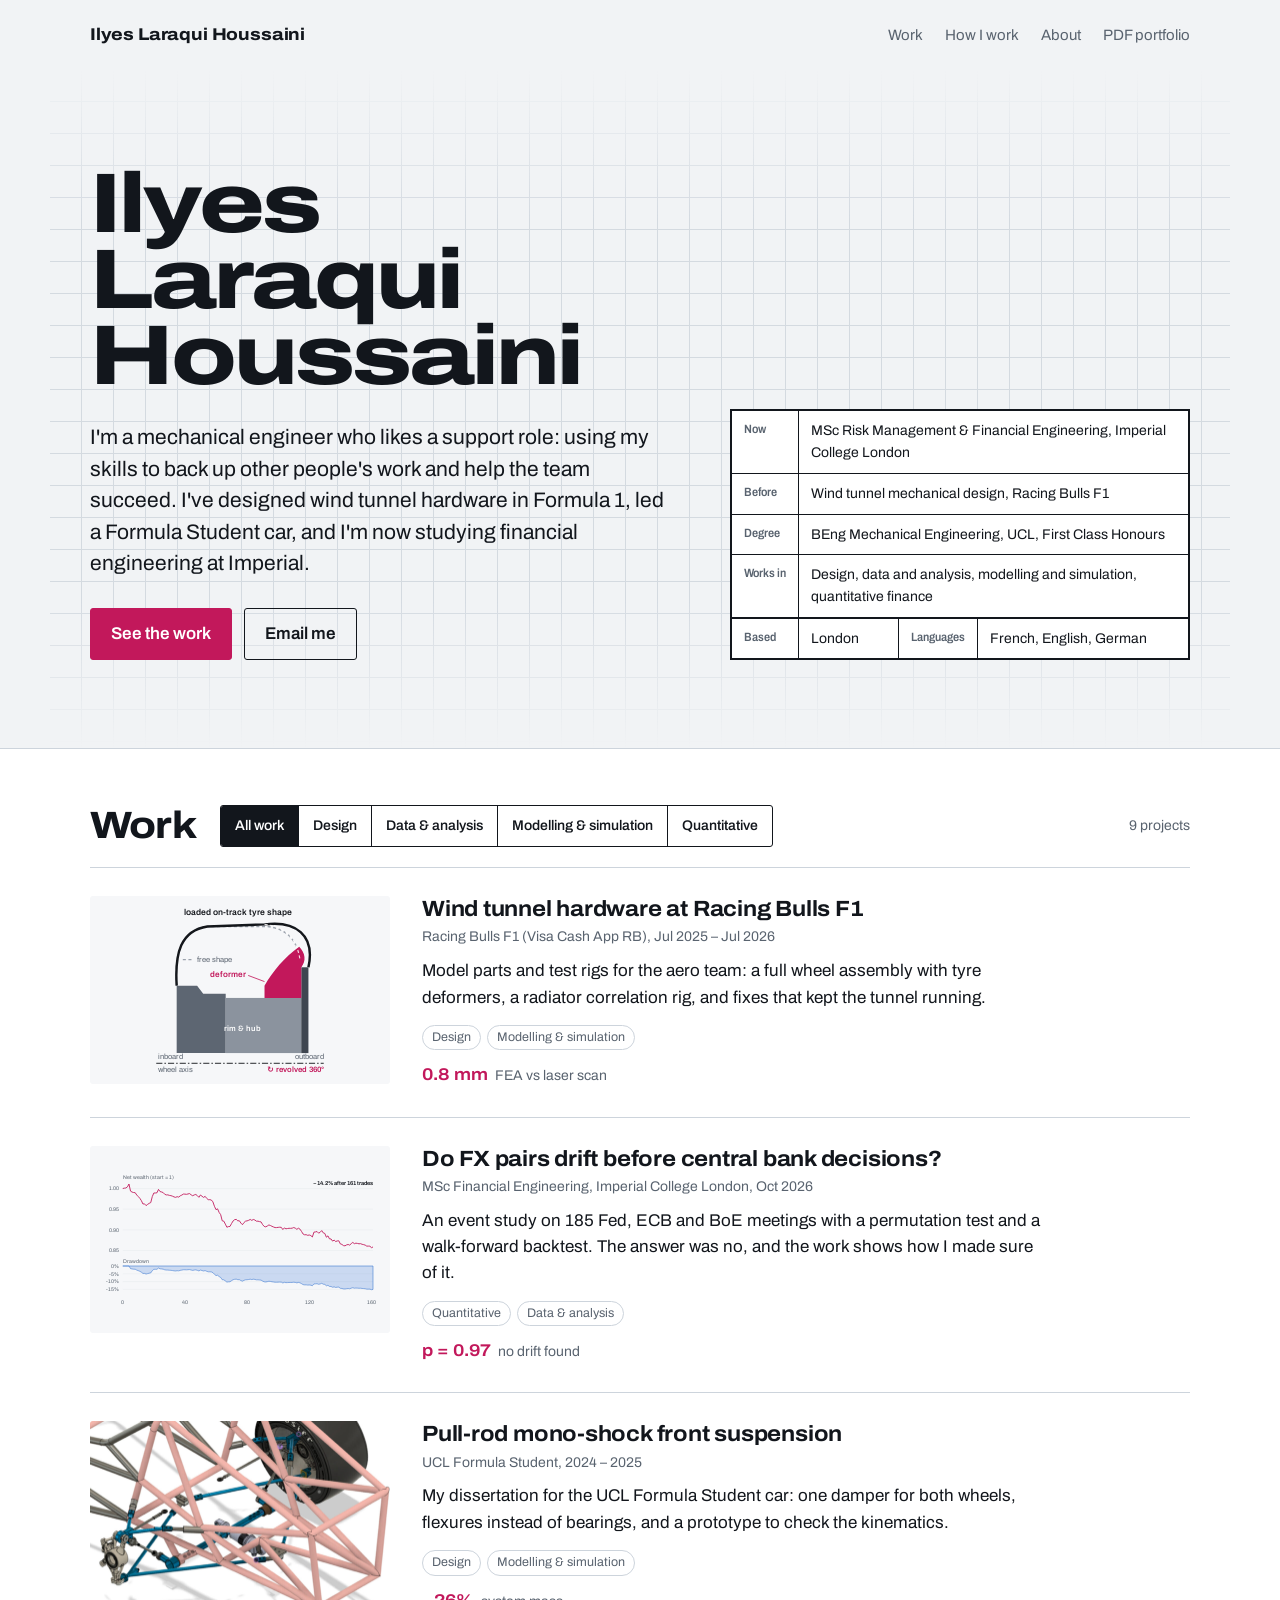
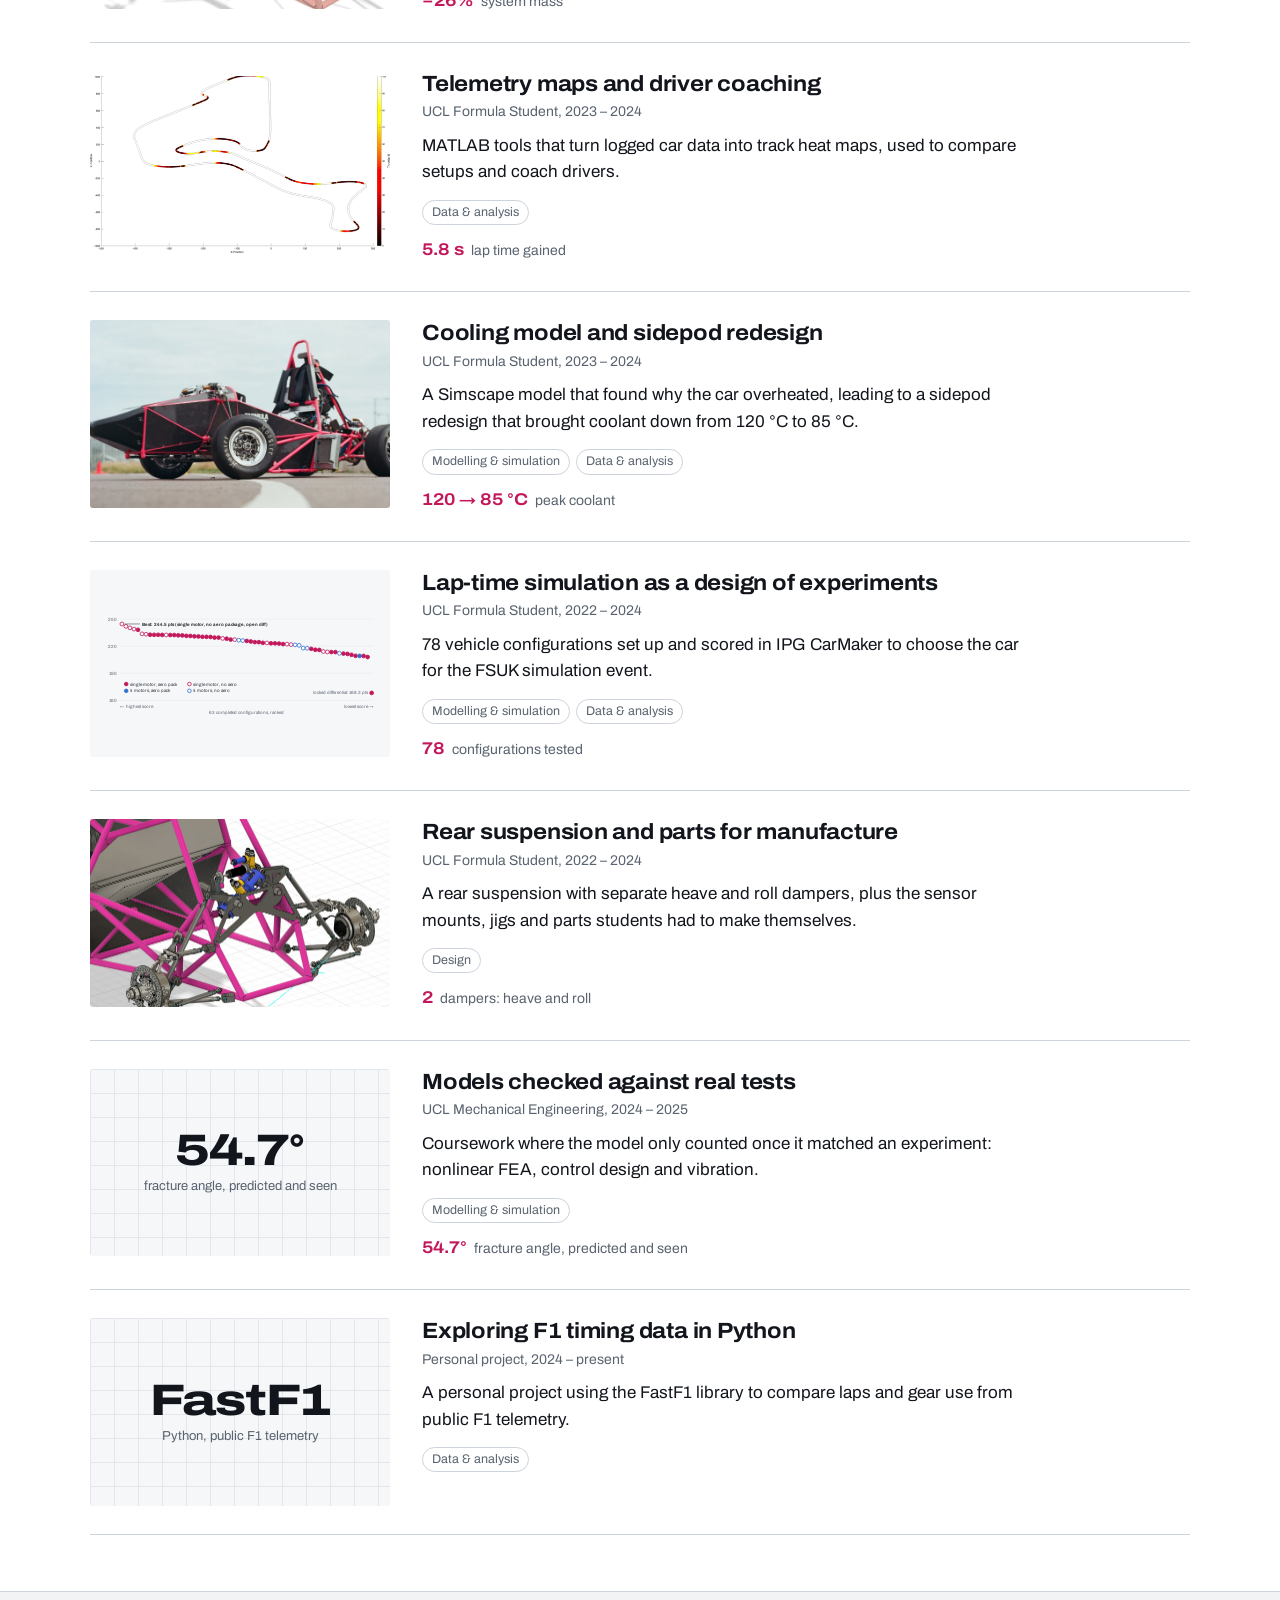
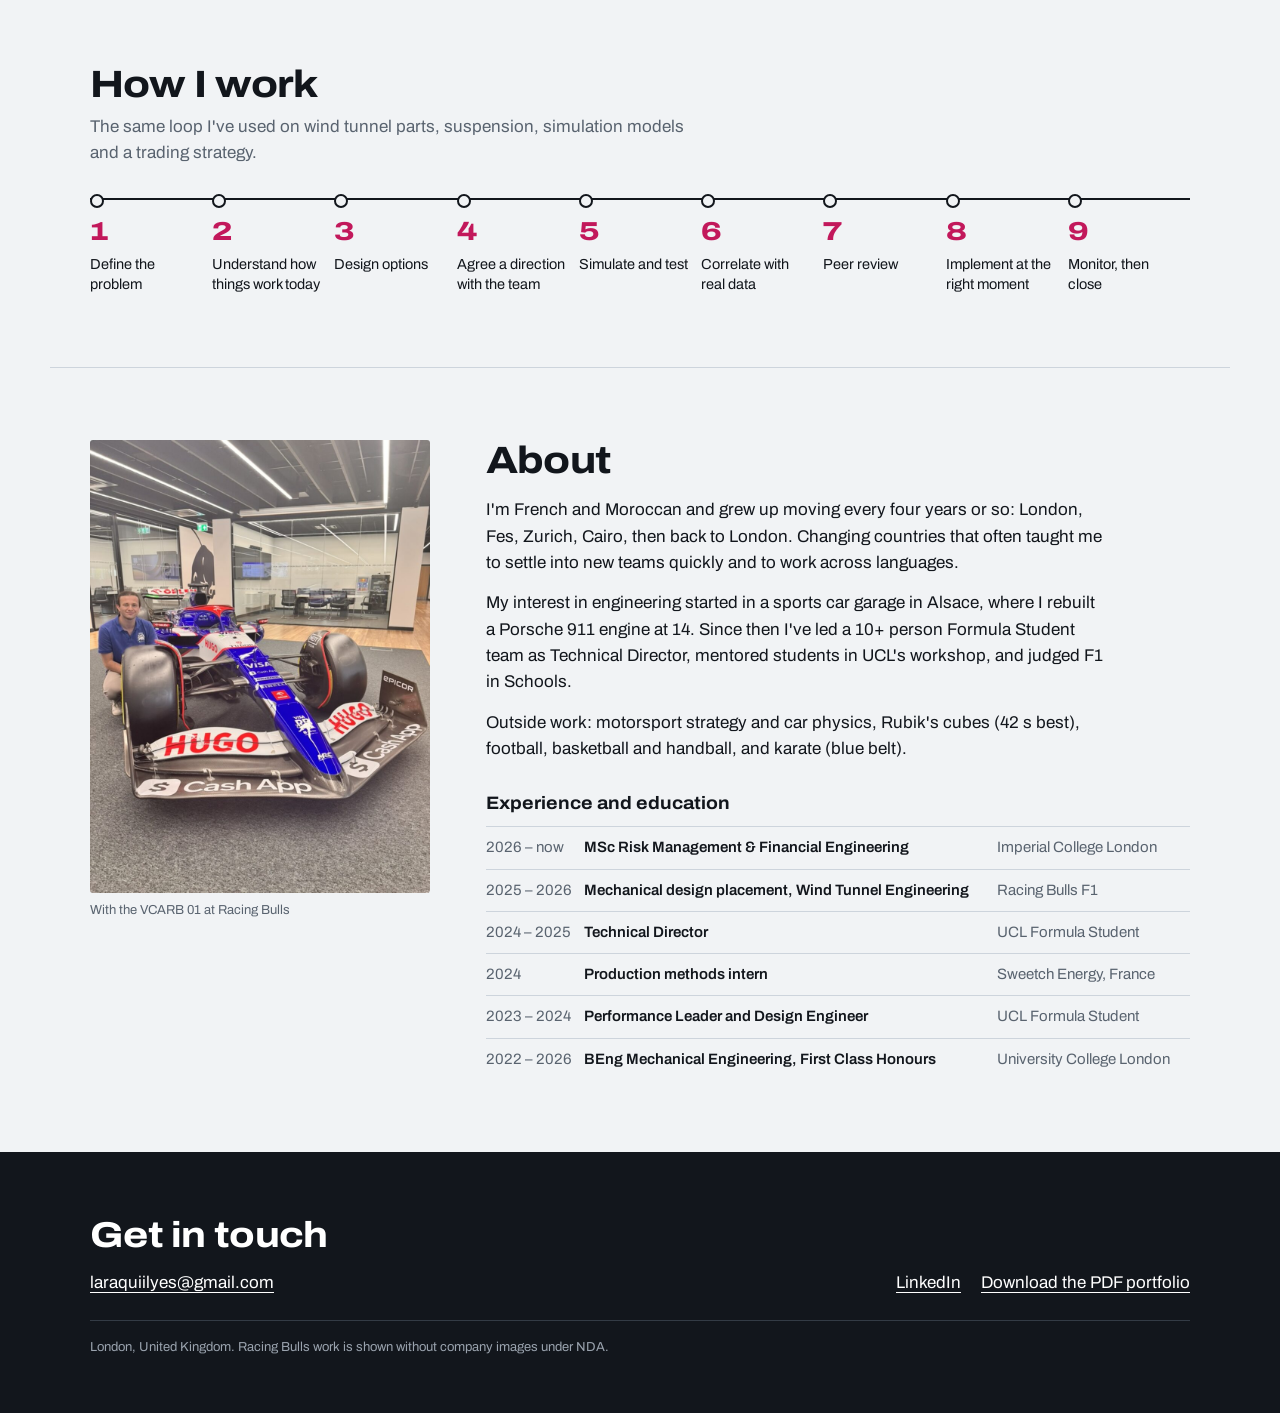
==== index.html @ e82a4c9b "Add files via upload" ====
<!doctype html>
<html lang="en">
<head>
<meta charset="utf-8">
<meta name="viewport" content="width=device-width, initial-scale=1">
<title>Ilyes Laraqui Houssaini, engineering portfolio</title>
<meta name="description" content="Mechanical engineer working across F1 hardware, vehicle performance, data and quantitative finance.">
<link rel="preconnect" href="https://fonts.googleapis.com">
<link rel="preconnect" href="https://fonts.gstatic.com" crossorigin>
<link href="https://fonts.googleapis.com/css2?family=Archivo:wdth,wght@62..125,400..800&display=swap" rel="stylesheet">
<link rel="stylesheet" href="style.css">
</head>
<body>
<a class="skip" href="#main">Skip to content</a>
<header class="site">
 <a class="mark" href="index.html">Ilyes Laraqui Houssaini</a>
 <nav aria-label="Main">
  <a href="index.html#work">Work</a>
  <a href="index.html#method">How I work</a>
  <a href="index.html#about">About</a>
  <a href="Ilyes_Laraqui_Houssaini_Portfolio.pdf" download>PDF portfolio</a>
 </nav>
</header>

<main id="main">
<section class="hero">
 <div class="intro">
  <h1>Ilyes Laraqui<br>Houssaini</h1>
  <p class="lede">I'm a mechanical engineer who likes a support role: using my skills to back up other people's work and help the team succeed. I've designed wind tunnel hardware in Formula 1, led a Formula Student car, and I'm now studying financial engineering at Imperial.</p>
  <p class="cta"><a class="btn" href="#work">See the work</a><a class="btn ghost" href="mailto:laraquiilyes@gmail.com">Email me</a></p>
 </div>
 <table class="titleblock" aria-label="Summary">
  <tr><th scope="row">Now</th><td colspan="3">MSc Risk Management &amp; Financial Engineering, Imperial College London</td></tr>
  <tr><th scope="row">Before</th><td colspan="3">Wind tunnel mechanical design, Racing Bulls F1</td></tr>
  <tr><th scope="row">Degree</th><td colspan="3">BEng Mechanical Engineering, UCL, First Class Honours</td></tr>
  <tr><th scope="row">Works in</th><td colspan="3">Design, data and analysis, modelling and simulation, quantitative finance</td></tr>
  <tr class="foot"><th scope="row">Based</th><td>London</td><th scope="row">Languages</th><td>French, English, German</td></tr>
 </table>
</section>

<section class="work" id="work" aria-labelledby="work-h">
 <div class="workhead">
  <h2 id="work-h">Work</h2>
  <div class="filters" role="group" aria-label="Filter projects by skill"><button type="button" aria-pressed="true" data-filter="all">All work</button><button type="button" aria-pressed="false" data-filter="design">Design</button><button type="button" aria-pressed="false" data-filter="data">Data & analysis</button><button type="button" aria-pressed="false" data-filter="modelling">Modelling & simulation</button><button type="button" aria-pressed="false" data-filter="quant">Quantitative</button></div>
  <p class="count" aria-live="polite"><span id="count">9</span> projects</p>
 </div>
 <ul class="projects">
 <li class="project" data-tags="design modelling">
 <a href="projects/racing-bulls-wind-tunnel.html">
  <div class="thumb svgthumb" aria-hidden="true"><svg viewBox="16 6 172 164">
          <!-- wheel parts -->
          <path d="M40 150 L40 84 L60 84 L66 92 L88 92 L88 150 Z" fill="#5d6672"/>
          <rect x="88" y="96" width="74" height="54" fill="#8b939e"/>
          <rect x="162" y="66" width="7" height="84" fill="#3f4650"/>
          <text x="104" y="128" text-anchor="middle" fill="#fff" font-size="7.6" font-weight="600">rim &amp; hub</text>
          <!-- free tyre shape -->
          <path d="M40 84 C38 52 44 30 70 26 L128 26 C150 28 160 42 162 66" fill="none" stroke="#9aa1ab" stroke-width="1.4" stroke-dasharray="3 2.5"/>
          <!-- deformed tyre shape -->
          <path d="M40 84 C38 52 44 30 70 26 L126 24 C156 20 176 34 169 66" fill="none" stroke="#14171c" stroke-width="2.4"/>
          <!-- deformer -->
          <path d="M126 96 L126 84 C134 70 146 56 160 46 C166 52 167 60 162 66 L162 96 Z" fill="#c2185b"/>
          <path d="M126 24 C150 27 158 40 161 60" fill="none" stroke="#fff" stroke-width="1.1" stroke-dasharray="3 2.5" opacity=".85"/>
          
          <!-- labels -->
          <text x="100" y="15" text-anchor="middle" fill="#14171c" font-size="8.4" font-weight="600">loaded on-track tyre shape</text>
          <text x="60" y="61" fill="#5d6672" font-size="7.4">free shape</text>
          <line x1="46" y1="58.5" x2="57" y2="58.5" stroke="#9aa1ab" stroke-width="1.4" stroke-dasharray="3 2.5"/>
          <line x1="126" y1="80" x2="110" y2="74" stroke="#c2185b" stroke-width=".8"/>
          <text x="108" y="76" text-anchor="end" fill="#c2185b" font-size="8" font-weight="600">deformer</text>
          <line x1="20" y1="160" x2="184" y2="160" stroke="#14171c" stroke-width=".9" stroke-dasharray="6 2 1.5 2"/>
          <text x="22" y="156" fill="#5d6672" font-size="7.4">inboard</text>
          <text x="184" y="156" fill="#5d6672" font-size="7.4" text-anchor="end">outboard</text>
          <text x="22" y="169" fill="#5d6672" font-size="7.4">wheel axis</text>
          <text x="184" y="169" text-anchor="end" fill="#c2185b" font-size="7.6" font-weight="600">↻ revolved 360°</text>
        </svg></div>
  <div class="info">
   <h3>Wind tunnel hardware at Racing Bulls F1</h3>
   <p class="where">Racing Bulls F1 (Visa Cash App RB), Jul 2025 – Jul 2026</p>
   <p>Model parts and test rigs for the aero team: a full wheel assembly with tyre deformers, a radiator correlation rig, and fixes that kept the tunnel running.</p>
   <ul class="tags" aria-label="Skills"><li>Design</li><li>Modelling & simulation</li></ul>
   <p class="stat"><b>0.8 mm</b> FEA vs laser scan</p>
  </div>
 </a>
</li><li class="project" data-tags="quant data">
 <a href="projects/fx-central-bank-drift.html">
  <div class="thumb svgthumb" aria-hidden="true"><svg viewBox="0 0 640 300" role="img" aria-label="Cumulative net wealth fell from 1.00 to 0.86 over 161 trades; maximum drawdown 15.2%">
<line x1="52" x2="624" y1="32.9" y2="32.9" class="grid"/>
<text x="44" y="36.9" text-anchor="end" class="ax">1.00</text>
<line x1="52" x2="624" y1="80.1" y2="80.1" class="grid"/>
<text x="44" y="84.1" text-anchor="end" class="ax">0.95</text>
<line x1="52" x2="624" y1="127.3" y2="127.3" class="grid"/>
<text x="44" y="131.3" text-anchor="end" class="ax">0.90</text>
<line x1="52" x2="624" y1="174.6" y2="174.6" class="grid"/>
<text x="44" y="178.6" text-anchor="end" class="ax">0.85</text>
<polyline points="52.0,32.9 55.6,32.1 59.1,31.7 62.7,29.2 66.2,22.6 69.8,38.8 73.3,41.0 76.9,42.1 80.4,42.4 84.0,47.8 87.5,51.3 91.1,55.3 94.6,60.7 98.2,68.3 101.7,67.9 105.3,72.0 108.8,69.2 112.4,66.8 116.0,65.0 119.5,51.3 123.1,43.1 126.6,43.1 130.2,42.7 133.7,34.9 137.3,39.9 140.8,40.8 144.4,42.2 147.9,46.0 151.5,47.5 155.0,47.4 158.6,48.6 162.1,49.2 165.7,50.4 169.2,52.1 172.8,53.1 176.3,51.6 179.9,52.5 183.5,49.5 187.0,47.9 190.6,45.6 194.1,45.7 197.7,46.2 201.2,45.3 204.8,44.5 208.3,47.3 211.9,49.4 215.4,47.5 219.0,46.5 222.5,49.2 226.1,53.0 229.6,47.7 233.2,50.6 236.7,53.2 240.3,50.8 243.9,55.4 247.4,58.4 251.0,58.4 254.5,59.2 258.1,63.4 261.6,73.5 265.2,81.3 268.7,79.3 272.3,87.6 275.8,92.6 279.4,106.8 282.9,107.4 286.5,114.3 290.0,121.4 293.6,119.9 297.1,119.6 300.7,112.9 304.2,107.0 307.8,104.1 311.4,103.4 314.9,106.7 318.5,106.6 322.0,111.9 325.6,115.6 329.1,110.7 332.7,107.5 336.2,106.8 339.8,105.6 343.3,103.6 346.9,105.7 350.4,103.7 354.0,104.9 357.5,107.6 361.1,107.5 364.6,108.5 368.2,109.3 371.8,115.5 375.3,119.5 378.9,120.6 382.4,118.6 386.0,116.2 389.5,117.4 393.1,119.3 396.6,120.8 400.2,122.2 403.7,122.2 407.3,121.7 410.8,121.3 414.4,121.7 417.9,126.7 421.5,122.9 425.0,125.0 428.6,124.3 432.1,123.8 435.7,123.9 439.3,123.5 442.8,122.1 446.4,123.5 449.9,126.2 453.5,123.6 457.0,125.7 460.6,130.9 464.1,136.8 467.7,138.7 471.2,138.4 474.8,139.9 478.3,139.1 481.9,140.5 485.4,143.7 489.0,132.6 492.5,132.1 496.1,131.2 499.7,134.9 503.2,132.9 506.8,129.0 510.3,134.3 513.9,135.6 517.4,144.2 521.0,141.1 524.5,148.0 528.1,148.2 531.6,153.1 535.2,150.8 538.7,154.1 542.3,152.7 545.8,152.4 549.4,159.6 552.9,160.6 556.5,163.4 560.0,163.9 563.6,161.8 567.2,160.8 570.7,162.3 574.3,158.8 577.8,156.1 581.4,159.0 584.9,157.8 588.5,158.4 592.0,159.3 595.6,158.9 599.1,160.4 602.7,161.2 606.2,162.3 609.8,164.6 613.3,164.5 616.9,164.7 620.4,168.1 624.0,166.5" fill="none" class="line-a" stroke-width="2"/>
<text x="624" y="24" text-anchor="end" class="lab">−14.2% after 161 trades</text>
<text x="52" y="12" class="ax">Net wealth (start = 1)</text>
<line x1="52" x2="624" y1="210.0" y2="210.0" class="grid"/>
<text x="44" y="214.0" text-anchor="end" class="ax">0%</text>
<line x1="52" x2="624" y1="227.8" y2="227.8" class="grid"/>
<text x="44" y="231.8" text-anchor="end" class="ax">-5%</text>
<line x1="52" x2="624" y1="245.6" y2="245.6" class="grid"/>
<text x="44" y="249.6" text-anchor="end" class="ax">-10%</text>
<line x1="52" x2="624" y1="263.3" y2="263.3" class="grid"/>
<text x="44" y="267.3" text-anchor="end" class="ax">-15%</text>
<path d="M52.0,210.0 L52.0,210.0 L55.6,210.0 L59.1,210.0 L62.7,210.0 L66.2,210.0 L69.8,216.0 L73.3,216.8 L76.9,217.3 L80.4,217.4 L84.0,219.4 L87.5,220.7 L91.1,222.2 L94.6,224.2 L98.2,227.0 L101.7,226.9 L105.3,228.4 L108.8,227.4 L112.4,226.5 L116.0,225.8 L119.5,220.7 L123.1,217.6 L126.6,217.6 L130.2,217.5 L133.7,214.6 L137.3,216.4 L140.8,216.8 L144.4,217.3 L147.9,218.7 L151.5,219.3 L155.0,219.3 L158.6,219.7 L162.1,219.9 L165.7,220.4 L169.2,221.0 L172.8,221.4 L176.3,220.8 L179.9,221.1 L183.5,220.0 L187.0,219.4 L190.6,218.6 L194.1,218.6 L197.7,218.8 L201.2,218.5 L204.8,218.2 L208.3,219.2 L211.9,220.0 L215.4,219.3 L219.0,218.9 L222.5,219.9 L226.1,221.3 L229.6,219.3 L233.2,220.4 L236.7,221.4 L240.3,220.5 L243.9,222.2 L247.4,223.3 L251.0,223.3 L254.5,223.6 L258.1,225.2 L261.6,229.0 L265.2,231.9 L268.7,231.1 L272.3,234.2 L275.8,236.1 L279.4,241.4 L282.9,241.6 L286.5,244.1 L290.0,246.8 L293.6,246.2 L297.1,246.1 L300.7,243.6 L304.2,241.4 L307.8,240.4 L311.4,240.1 L314.9,241.3 L318.5,241.3 L322.0,243.3 L325.6,244.7 L329.1,242.8 L332.7,241.6 L336.2,241.4 L339.8,240.9 L343.3,240.2 L346.9,241.0 L350.4,240.2 L354.0,240.7 L357.5,241.7 L361.1,241.6 L364.6,242.0 L368.2,242.3 L371.8,244.6 L375.3,246.1 L378.9,246.5 L382.4,245.8 L386.0,244.9 L389.5,245.3 L393.1,246.0 L396.6,246.6 L400.2,247.1 L403.7,247.1 L407.3,246.9 L410.8,246.8 L414.4,246.9 L417.9,248.8 L421.5,247.3 L425.0,248.1 L428.6,247.9 L432.1,247.7 L435.7,247.7 L439.3,247.6 L442.8,247.1 L446.4,247.6 L449.9,248.6 L453.5,247.6 L457.0,248.4 L460.6,250.3 L464.1,252.5 L467.7,253.2 L471.2,253.1 L474.8,253.7 L478.3,253.4 L481.9,253.9 L485.4,255.1 L489.0,251.0 L492.5,250.8 L496.1,250.5 L499.7,251.8 L503.2,251.1 L506.8,249.6 L510.3,251.6 L513.9,252.1 L517.4,255.3 L521.0,254.1 L524.5,256.7 L528.1,256.8 L531.6,258.6 L535.2,257.8 L538.7,259.0 L542.3,258.4 L545.8,258.3 L549.4,261.0 L552.9,261.4 L556.5,262.4 L560.0,262.6 L563.6,261.9 L567.2,261.5 L570.7,262.0 L574.3,260.7 L577.8,259.7 L581.4,260.8 L584.9,260.4 L588.5,260.6 L592.0,260.9 L595.6,260.8 L599.1,261.3 L602.7,261.6 L606.2,262.0 L609.8,262.9 L613.3,262.9 L616.9,262.9 L620.4,264.2 L624.0,263.6 L624.0,210.0 Z" class="area-b"/>
<text x="52" y="204" class="ax">Drawdown</text>
<text x="52.0" y="296" text-anchor="middle" class="ax">0</text>
<text x="194.1" y="296" text-anchor="middle" class="ax">40</text>
<text x="336.2" y="296" text-anchor="middle" class="ax">80</text>
<text x="478.3" y="296" text-anchor="middle" class="ax">120</text>
<text x="620.4" y="296" text-anchor="middle" class="ax">160</text>
<text x="338.0" y="296" text-anchor="middle" class="ax" dx="40"> </text>
</svg></div>
  <div class="info">
   <h3>Do FX pairs drift before central bank decisions?</h3>
   <p class="where">MSc Financial Engineering, Imperial College London, Oct 2026</p>
   <p>An event study on 185 Fed, ECB and BoE meetings with a permutation test and a walk-forward backtest. The answer was no, and the work shows how I made sure of it.</p>
   <ul class="tags" aria-label="Skills"><li>Quantitative</li><li>Data & analysis</li></ul>
   <p class="stat"><b>p = 0.97</b> no drift found</p>
  </div>
 </a>
</li><li class="project" data-tags="design modelling">
 <a href="projects/front-suspension.html">
  <div class="thumb"><img src="img/front-corner.jpg" alt="" loading="lazy"></div>
  <div class="info">
   <h3>Pull-rod mono-shock front suspension</h3>
   <p class="where">UCL Formula Student, 2024 – 2025</p>
   <p>My dissertation for the UCL Formula Student car: one damper for both wheels, flexures instead of bearings, and a prototype to check the kinematics.</p>
   <ul class="tags" aria-label="Skills"><li>Design</li><li>Modelling & simulation</li></ul>
   <p class="stat"><b>−26%</b> system mass</p>
  </div>
 </a>
</li><li class="project" data-tags="data">
 <a href="projects/telemetry-driver-coaching.html">
  <div class="thumb"><img src="img/throttle-updated.png" alt="" loading="lazy" class="contain"></div>
  <div class="info">
   <h3>Telemetry maps and driver coaching</h3>
   <p class="where">UCL Formula Student, 2023 – 2024</p>
   <p>MATLAB tools that turn logged car data into track heat maps, used to compare setups and coach drivers.</p>
   <ul class="tags" aria-label="Skills"><li>Data & analysis</li></ul>
   <p class="stat"><b>5.8 s</b> lap time gained</p>
  </div>
 </a>
</li><li class="project" data-tags="modelling data">
 <a href="projects/cooling-model.html">
  <div class="thumb"><img src="img/fs-car.jpg" alt="" loading="lazy"></div>
  <div class="info">
   <h3>Cooling model and sidepod redesign</h3>
   <p class="where">UCL Formula Student, 2023 – 2024</p>
   <p>A Simscape model that found why the car overheated, leading to a sidepod redesign that brought coolant down from 120 °C to 85 °C.</p>
   <ul class="tags" aria-label="Skills"><li>Modelling & simulation</li><li>Data & analysis</li></ul>
   <p class="stat"><b>120 → 85 °C</b> peak coolant</p>
  </div>
 </a>
</li><li class="project" data-tags="modelling data">
 <a href="projects/lap-time-simulation.html">
  <div class="thumb svgthumb" aria-hidden="true"><svg viewBox="0 0 620 230" font-size="10">
<line x1="44" x2="606" y1="196.0" y2="196.0" stroke="#e3e6ea" stroke-width="1"/>
<text x="38" y="199.5" text-anchor="end" fill="#5d6672">160</text>
<line x1="44" x2="606" y1="136.0" y2="136.0" stroke="#e3e6ea" stroke-width="1"/>
<text x="38" y="139.5" text-anchor="end" fill="#5d6672">190</text>
<line x1="44" x2="606" y1="76.0" y2="76.0" stroke="#e3e6ea" stroke-width="1"/>
<text x="38" y="79.5" text-anchor="end" fill="#5d6672">220</text>
<line x1="44" x2="606" y1="16.0" y2="16.0" stroke="#e3e6ea" stroke-width="1"/>
<text x="38" y="19.5" text-anchor="end" fill="#5d6672">250</text>
<circle cx="48.5" cy="26.9" r="4.2" fill="#fff" stroke="#c2185b" stroke-width="1.8"><title>1EM_N-DP_FSG-5_FT--0,2_FC--3_RSG-4_RT--0,2_RC-0_DIFF-Open: 244.5</title></circle>
<circle cx="57.4" cy="32.2" r="4.2" fill="#fff" stroke="#c2185b" stroke-width="1.8"><title>1EM_N-DP_FSG-5_FT--0,2_FC--2_RSG-4_RT--0,2_RC-0_DIFF-Open: 241.9</title></circle>
<circle cx="66.3" cy="35.5" r="4.2" fill="#fff" stroke="#c2185b" stroke-width="1.8"><title>1EM_N-DP_FSG-5_FT-0_FC--2_RSG-4_RT--0,2_RC-0_DIFF-Open: 240.2</title></circle>
<circle cx="75.2" cy="38.3" r="4.2" fill="#fff" stroke="#c2185b" stroke-width="1.8"><title>1EM_N-DP_FSG-5_FT-0,2_FC--2_RSG-4_RT--0,2_RC-0_DIFF-Open: 238.8</title></circle>
<circle cx="84.1" cy="39.8" r="4.2" fill="#c2185b" stroke="#c2185b" stroke-width="1.8"><title>1EM_Y-DP_FSG-5_FT--0,2_FC--3_RSG-4_RT--0,2_RC-0_DIFF-Open: 238.1</title></circle>
<circle cx="93.1" cy="48.8" r="4.2" fill="#fff" stroke="#c2185b" stroke-width="1.8"><title>1EM_N-DP_FSG-5_FT-0_FC--1_RSG-4_RT--0,2_RC-0_DIFF-Open: 233.6</title></circle>
<circle cx="102.0" cy="49.6" r="4.2" fill="#fff" stroke="#c2185b" stroke-width="1.8"><title>1EM_N-DP_FSG-5_FT--0,2_FC--1_RSG-4_RT--0,2_RC-0_DIFF-Open: 233.2</title></circle>
<circle cx="110.9" cy="50.8" r="4.2" fill="#c2185b" stroke="#c2185b" stroke-width="1.8"><title>1EM_Y-DP_FSG-5_FT--0,2_FC--3_RSG-3_RT--0,2_RC-0_DIFF-Open: 232.6</title></circle>
<circle cx="119.8" cy="50.9" r="4.2" fill="#c2185b" stroke="#c2185b" stroke-width="1.8"><title>1EM_Y-DP_FSG-5_FT--0,2_FC--3_RSG-1_RT--0,2_RC-0_DIFF-Open: 232.5</title></circle>
<circle cx="128.7" cy="50.9" r="4.2" fill="#c2185b" stroke="#c2185b" stroke-width="1.8"><title>1EM_Y-DP_FSG-5_FT--0,2_FC--3_RSG-1_RT--0,2_RC-0_DIFF-Open: 232.5</title></circle>
<circle cx="137.7" cy="51.2" r="4.2" fill="#c2185b" stroke="#c2185b" stroke-width="1.8"><title>1EM_Y-DP_FSG-1_FT--0,2_FC--3_RSG-1_RT--0,2_RC-1_DIFF-Open: 232.4</title></circle>
<circle cx="146.6" cy="51.2" r="4.2" fill="#fff" stroke="#c2185b" stroke-width="1.8"><title>1EM_N-DP_FSG-5_FT-0,2_FC--1_RSG-4_RT--0,2_RC-0_DIFF-Open: 232.4</title></circle>
<circle cx="155.5" cy="51.4" r="4.2" fill="#c2185b" stroke="#c2185b" stroke-width="1.8"><title>1EM_Y-DP_FSG-1_FT--0,2_FC--3_RSG-1_RT--0,2_RC-0_DIFF-Open: 232.3</title></circle>
<circle cx="164.4" cy="51.4" r="4.2" fill="#c2185b" stroke="#c2185b" stroke-width="1.8"><title>1EM_Y-DP_FSG-1_FT--0,2_FC--3_RSG-1_RT--0,2_RC-0_DIFF-Open: 232.3</title></circle>
<circle cx="173.3" cy="52.0" r="4.2" fill="#c2185b" stroke="#c2185b" stroke-width="1.8"><title>1EM_Y-DP_FSG-1_FT--0,2_FC--3_RSG-1_RT-0_RC-1_DIFF-Open: 232.0</title></circle>
<circle cx="182.3" cy="52.2" r="4.2" fill="#c2185b" stroke="#c2185b" stroke-width="1.8"><title>1EM_Y-DP_FSG-1_FT-0_FC--3_RSG-1_RT--0,2_RC-0_DIFF-Open: 231.9</title></circle>
<circle cx="191.2" cy="53.2" r="4.2" fill="#c2185b" stroke="#c2185b" stroke-width="1.8"><title>1EM_Y-DP_FSG-1_FT-0,2_FC--3_RSG-1_RT--0,2_RC-0_DIFF-Open: 231.4</title></circle>
<circle cx="200.1" cy="53.5" r="4.2" fill="#c2185b" stroke="#c2185b" stroke-width="1.8"><title>1EM_Y-DP_FSG-5_FT--0,2_FC--3_RSG-2_RT--0,2_RC-0_DIFF-Open: 231.2</title></circle>
<circle cx="209.0" cy="54.2" r="4.2" fill="#c2185b" stroke="#c2185b" stroke-width="1.8"><title>1EM_Y-DP_FSG-1_FT--0,2_FC--3_RSG-1_RT-0,2_RC-1_DIFF-Open: 230.9</title></circle>
<circle cx="218.0" cy="54.6" r="4.2" fill="#c2185b" stroke="#c2185b" stroke-width="1.8"><title>1EM_Y-DP_FSG-2_FT--0,2_FC--3_RSG-1_RT--0,2_RC-0_DIFF-Open: 230.7</title></circle>
<circle cx="226.9" cy="55.3" r="4.2" fill="#c2185b" stroke="#c2185b" stroke-width="1.8"><title>1EM_Y-DP_FSG-1_FT--0,2_FC--3_RSG-1_RT-0_RC-0_DIFF-Open: 230.4</title></circle>
<circle cx="235.8" cy="55.4" r="4.2" fill="#c2185b" stroke="#c2185b" stroke-width="1.8"><title>1EM_Y-DP_FSG-4_FT--0,2_FC--3_RSG-1_RT--0,2_RC-0_DIFF-Open: 230.3</title></circle>
<circle cx="244.7" cy="55.7" r="4.2" fill="#c2185b" stroke="#c2185b" stroke-width="1.8"><title>1EM_Y-DP_FSG-1_FT--0,2_FC--3_RSG-1_RT--0,2_RC--1_DIFF-Open: 230.2</title></circle>
<circle cx="253.6" cy="57.0" r="4.2" fill="#c2185b" stroke="#c2185b" stroke-width="1.8"><title>1EM_Y-DP_FSG-3_FT--0,2_FC--3_RSG-1_RT--0,2_RC-0_DIFF-Open: 229.5</title></circle>
<circle cx="262.6" cy="57.0" r="4.2" fill="#c2185b" stroke="#c2185b" stroke-width="1.8"><title>1EM_Y-DP_FSG-1_FT--0,2_FC--3_RSG-1_RT-0,2_RC-0_DIFF-Open: 229.5</title></circle>
<circle cx="271.5" cy="58.9" r="4.2" fill="#fff" stroke="#c2185b" stroke-width="1.8"><title>1EM_N-DP_FSG-5_FT-0_FC-0_RSG-4_RT--0,2_RC-0_DIFF-Open: 228.6</title></circle>
<circle cx="280.4" cy="59.5" r="4.2" fill="#c2185b" stroke="#c2185b" stroke-width="1.8"><title>1EM_Y-DP_FSG-1_FT--0,2_FC--3_RSG-1_RT-0_RC--1_DIFF-Open: 228.3</title></circle>
<circle cx="289.3" cy="61.4" r="4.2" fill="#c2185b" stroke="#c2185b" stroke-width="1.8"><title>1EM_Y-DP_FSG-1_FT--0,2_FC--3_RSG-1_RT-0,2_RC--1_DIFF-Open: 227.3</title></circle>
<circle cx="298.2" cy="61.6" r="4.2" fill="#fff" stroke="#c2185b" stroke-width="1.8"><title>1EM_N-DP_FSG-5_FT-0,2_FC-0_RSG-4_RT--0,2_RC-0_DIFF-Open: 227.2</title></circle>
<circle cx="307.2" cy="62.8" r="4.2" fill="#fff" stroke="#2f6fd0" stroke-width="1.8"><title>4EM_N-DP_FSG-5_FT--0,2_FC--2_RSG-4_RT--0,2_RC-0_DIFF-Open: 226.6</title></circle>
<circle cx="316.1" cy="63.7" r="4.2" fill="#fff" stroke="#2f6fd0" stroke-width="1.8"><title>4EM_N-DP_FSG-3_FT--0,2_FC--2_RSG-4_RT--0,2_RC-0_DIFF-Open: 226.2</title></circle>
<circle cx="325.0" cy="64.5" r="4.2" fill="#c2185b" stroke="#c2185b" stroke-width="1.8"><title>1EM_Y-DP_FSG-1_FT--0,2_FC--3_RSG-1_RT-0_RC--2_DIFF-Open: 225.8</title></circle>
<circle cx="333.9" cy="65.7" r="4.2" fill="#c2185b" stroke="#c2185b" stroke-width="1.8"><title>1EM_Y-DP_FSG-1_FT--0,2_FC--3_RSG-1_RT--0,2_RC--2_DIFF-Open: 225.1</title></circle>
<circle cx="342.8" cy="67.1" r="4.2" fill="#c2185b" stroke="#c2185b" stroke-width="1.8"><title>1EM_Y-DP_FSG-1_FT--0,2_FC--3_RSG-1_RT-0,2_RC--2_DIFF-Open: 224.4</title></circle>
<circle cx="351.8" cy="67.2" r="4.2" fill="#c2185b" stroke="#c2185b" stroke-width="1.8"><title>1EM_Y-DP_FSG-5_FT--0,2_FC--3_RSG-5_RT--0,2_RC-0_DIFF-Open: 224.4</title></circle>
<circle cx="360.7" cy="68.7" r="4.2" fill="#c2185b" stroke="#c2185b" stroke-width="1.8"><title>1EM_Y-DP_FSG-1_FT--0,2_FC--3_RSG-1_RT-0,2_RC--3_DIFF-Open: 223.6</title></circle>
<circle cx="369.6" cy="68.9" r="4.2" fill="#fff" stroke="#c2185b" stroke-width="1.8"><title>1EM_N-DP_FSG-5_FT--0,2_FC-1_RSG-4_RT--0,2_RC-0_DIFF-Open: 223.6</title></circle>
<circle cx="378.5" cy="69.7" r="4.2" fill="#c2185b" stroke="#c2185b" stroke-width="1.8"><title>1EM_Y-DP_FSG-1_FT-0_FC--2_RSG-1_RT--0,2_RC-0_DIFF-Open: 223.1</title></circle>
<circle cx="387.4" cy="69.8" r="4.2" fill="#c2185b" stroke="#c2185b" stroke-width="1.8"><title>1EM_Y-DP_FSG-1_FT--0,2_FC--3_RSG-1_RT-0_RC--3_DIFF-Open: 223.1</title></circle>
<circle cx="396.4" cy="70.3" r="4.2" fill="#c2185b" stroke="#c2185b" stroke-width="1.8"><title>1EM_Y-DP_FSG-1_FT-0,2_FC--2_RSG-1_RT--0,2_RC-0_DIFF-Open: 222.8</title></circle>
<circle cx="405.3" cy="71.5" r="4.2" fill="#c2185b" stroke="#c2185b" stroke-width="1.8"><title>1EM_Y-DP_FSG-1_FT--0,2_FC--2_RSG-1_RT--0,2_RC-0_DIFF-Open: 222.2</title></circle>
<circle cx="414.2" cy="71.5" r="4.2" fill="#fff" stroke="#c2185b" stroke-width="1.8"><title>1EM_N-DP_FSG-5_FT-0_FC-1_RSG-4_RT--0,2_RC-0_DIFF-Open: 222.2</title></circle>
<circle cx="423.1" cy="72.6" r="4.2" fill="#fff" stroke="#c2185b" stroke-width="1.8"><title>1EM_N-DP_FSG-5_FT-0,2_FC-1_RSG-4_RT--0,2_RC-0_DIFF-Open: 221.7</title></circle>
<circle cx="432.0" cy="73.2" r="4.2" fill="#fff" stroke="#2f6fd0" stroke-width="1.8"><title>4EM_N-DP_FSG-1_FT--0,2_FC--2_RSG-4_RT--0,2_RC-0_DIFF-Open: 221.4</title></circle>
<circle cx="441.0" cy="74.2" r="4.2" fill="#fff" stroke="#2f6fd0" stroke-width="1.8"><title>4EM_N-DP_FSG-5_FT--0,2_FC--1_RSG-4_RT--0,2_RC-0_DIFF-Open: 220.9</title></circle>
<circle cx="449.9" cy="80.4" r="4.2" fill="#fff" stroke="#2f6fd0" stroke-width="1.8"><title>4EM_N-DP_FSG-5_FT--0,2_FC--3_RSG-4_RT--0,2_RC-0_DIFF-Open: 217.8</title></circle>
<circle cx="458.8" cy="80.6" r="4.2" fill="#fff" stroke="#2f6fd0" stroke-width="1.8"><title>4EM_N-DP_FSG-2_FT--0,2_FC--2_RSG-4_RT--0,2_RC-0_DIFF-Open: 217.7</title></circle>
<circle cx="467.7" cy="81.9" r="4.2" fill="#c2185b" stroke="#c2185b" stroke-width="1.8"><title>1EM_Y-DP_FSG-1_FT-0,2_FC--1_RSG-1_RT--0,2_RC-0_DIFF-Open: 217.0</title></circle>
<circle cx="476.7" cy="84.0" r="4.2" fill="#c2185b" stroke="#c2185b" stroke-width="1.8"><title>1EM_Y-DP_FSG-1_FT--0,2_FC--1_RSG-1_RT--0,2_RC-0_DIFF-Open: 216.0</title></circle>
<circle cx="485.6" cy="84.4" r="4.2" fill="#c2185b" stroke="#c2185b" stroke-width="1.8"><title>1EM_Y-DP_FSG-1_FT-0_FC--1_RSG-1_RT--0,2_RC-0_DIFF-Open: 215.8</title></circle>
<circle cx="494.5" cy="87.9" r="4.2" fill="#fff" stroke="#c2185b" stroke-width="1.8"><title>1EM_N-DP_FSG-5_FT-0_FC--3_RSG-4_RT--0,2_RC-0_DIFF-Open: 214.0</title></circle>
<circle cx="503.4" cy="88.8" r="4.2" fill="#fff" stroke="#c2185b" stroke-width="1.8"><title>1EM_N-DP_FSG-5_FT-0,2_FC--3_RSG-4_RT--0,2_RC-0_DIFF-Open: 213.6</title></circle>
<circle cx="512.3" cy="89.1" r="4.2" fill="#c2185b" stroke="#c2185b" stroke-width="1.8"><title>1EM_Y-DP_FSG-1_FT-0_FC-0_RSG-1_RT--0,2_RC-0_DIFF-Open: 213.4</title></circle>
<circle cx="521.3" cy="89.2" r="4.2" fill="#c2185b" stroke="#c2185b" stroke-width="1.8"><title>1EM_Y-DP_FSG-1_FT-0_FC-0_RSG-1_RT--0,2_RC-0_DIFF-Open: 213.4</title></circle>
<circle cx="530.2" cy="91.9" r="4.2" fill="#fff" stroke="#2f6fd0" stroke-width="1.8"><title>4EM_N-DP_FSG-4_FT--0,2_FC--2_RSG-4_RT--0,2_RC-0_DIFF-Open: 212.0</title></circle>
<circle cx="539.1" cy="92.5" r="4.2" fill="#c2185b" stroke="#c2185b" stroke-width="1.8"><title>1EM_Y-DP_FSG-1_FT-0,2_FC-0_RSG-1_RT--0,2_RC-0_DIFF-Open: 211.8</title></circle>
<circle cx="548.0" cy="93.2" r="4.2" fill="#c2185b" stroke="#c2185b" stroke-width="1.8"><title>1EM_Y-DP_FSG-1_FT--0,2_FC-0_RSG-1_RT--0,2_RC-0_DIFF-Open: 211.4</title></circle>
<circle cx="556.9" cy="95.2" r="4.2" fill="#c2185b" stroke="#c2185b" stroke-width="1.8"><title>1EM_Y-DP_FSG-1_FT-0_FC-0_RSG-1_RT--0,2_RC-0_DIFF-SenseTight: 210.4</title></circle>
<circle cx="565.9" cy="97.4" r="4.2" fill="#c2185b" stroke="#c2185b" stroke-width="1.8"><title>1EM_Y-DP_FSG-1_FT-0_FC-1_RSG-1_RT--0,2_RC-0_DIFF-Open: 209.3</title></circle>
<circle cx="574.8" cy="97.6" r="4.2" fill="#2f6fd0" stroke="#2f6fd0" stroke-width="1.8"><title>4EM_Y-DP_FSG-5_FT--0,2_FC--2_RSG-4_RT--0,2_RC-0_DIFF-Open: 209.2</title></circle>
<circle cx="583.7" cy="97.7" r="4.2" fill="#c2185b" stroke="#c2185b" stroke-width="1.8"><title>1EM_Y-DP_FSG-1_FT-0,2_FC-1_RSG-1_RT--0,2_RC-0_DIFF-Open: 209.2</title></circle>
<circle cx="592.6" cy="100.1" r="4.2" fill="#c2185b" stroke="#c2185b" stroke-width="1.8"><title>1EM_Y-DP_FSG-1_FT-0_FC-0_RSG-1_RT--0,2_RC-0_DIFF-SenseLoose: 208.0</title></circle>
<circle cx="601.5" cy="179.5" r="4.2" fill="#c2185b" stroke="#c2185b" stroke-width="1.8"><title>1EM_Y-DP_FSG-1_FT-0_FC-0_RSG-1_RT--0,2_RC-0_DIFF-Locked: 168.3</title></circle>
<path d="M54.5 26.9 L88.5 26.9" stroke="#14171c" stroke-width="1"/>
<text x="92.5" y="30.4" fill="#14171c" font-weight="600">Best: 244.5 pts (single motor, no aero package, open diff)</text>
<text x="44" y="214" fill="#5d6672">← highest score</text>
<text x="606" y="214" fill="#5d6672" text-anchor="end">lowest score →</text>
<text x="325.0" y="227" fill="#5d6672" text-anchor="middle">63 completed configurations, ranked</text>
<text x="592.5" y="183.0" fill="#5d6672" text-anchor="end">locked differential: 168.3 pts</text>
<circle cx="58" cy="160.0" r="4" fill="#c2185b" stroke="#c2185b" stroke-width="1.8"/>
<text x="67" y="163.5" fill="#2b3038">single motor, aero pack</text>
<circle cx="198" cy="160.0" r="4" fill="#fff" stroke="#c2185b" stroke-width="1.8"/>
<text x="207" y="163.5" fill="#2b3038">single motor, no aero</text>
<circle cx="58" cy="175.0" r="4" fill="#2f6fd0" stroke="#2f6fd0" stroke-width="1.8"/>
<text x="67" y="178.5" fill="#2b3038">4 motors, aero pack</text>
<circle cx="198" cy="175.0" r="4" fill="#fff" stroke="#2f6fd0" stroke-width="1.8"/>
<text x="207" y="178.5" fill="#2b3038">4 motors, no aero</text>
</svg></div>
  <div class="info">
   <h3>Lap-time simulation as a design of experiments</h3>
   <p class="where">UCL Formula Student, 2022 – 2024</p>
   <p>78 vehicle configurations set up and scored in IPG CarMaker to choose the car for the FSUK simulation event.</p>
   <ul class="tags" aria-label="Skills"><li>Modelling & simulation</li><li>Data & analysis</li></ul>
   <p class="stat"><b>78</b> configurations tested</p>
  </div>
 </a>
</li><li class="project" data-tags="design">
 <a href="projects/rear-suspension-and-parts.html">
  <div class="thumb"><img src="img/rear-assembly.jpg" alt="" loading="lazy"></div>
  <div class="info">
   <h3>Rear suspension and parts for manufacture</h3>
   <p class="where">UCL Formula Student, 2022 – 2024</p>
   <p>A rear suspension with separate heave and roll dampers, plus the sensor mounts, jigs and parts students had to make themselves.</p>
   <ul class="tags" aria-label="Skills"><li>Design</li></ul>
   <p class="stat"><b>2</b> dampers: heave and roll</p>
  </div>
 </a>
</li><li class="project" data-tags="modelling">
 <a href="projects/models-checked-against-tests.html">
  <div class="thumb text" aria-hidden="true"><span>54.7°</span><small>fracture angle, predicted and seen</small></div>
  <div class="info">
   <h3>Models checked against real tests</h3>
   <p class="where">UCL Mechanical Engineering, 2024 – 2025</p>
   <p>Coursework where the model only counted once it matched an experiment: nonlinear FEA, control design and vibration.</p>
   <ul class="tags" aria-label="Skills"><li>Modelling & simulation</li></ul>
   <p class="stat"><b>54.7°</b> fracture angle, predicted and seen</p>
  </div>
 </a>
</li><li class="project" data-tags="data">
 <a href="projects/f1-data-python.html">
  <div class="thumb text" aria-hidden="true"><span>FastF1</span><small>Python, public F1 telemetry</small></div>
  <div class="info">
   <h3>Exploring F1 timing data in Python</h3>
   <p class="where">Personal project, 2024 – present</p>
   <p>A personal project using the FastF1 library to compare laps and gear use from public F1 telemetry.</p>
   <ul class="tags" aria-label="Skills"><li>Data & analysis</li></ul>
   
  </div>
 </a>
</li>
 </ul>
</section>

<section class="method" id="method" aria-labelledby="method-h">
 <h2 id="method-h">How I work</h2>
 <p class="sub">The same loop I've used on wind tunnel parts, suspension, simulation models and a trading strategy.</p>
 <ol class="steps"><li><span>Define the problem</span></li><li><span>Understand how things work today</span></li><li><span>Design options</span></li><li><span>Agree a direction with the team</span></li><li><span>Simulate and test</span></li><li><span>Correlate with real data</span></li><li><span>Peer review</span></li><li><span>Implement at the right moment</span></li><li><span>Monitor, then close</span></li></ol>
</section>

<section class="about" id="about" aria-labelledby="about-h">
 <figure class="portrait"><img src="img/vcarb-portrait.jpg" alt="Ilyes kneeling next to the Racing Bulls VCARB 01 show car" loading="lazy"><figcaption>With the VCARB 01 at Racing Bulls</figcaption></figure>
 <div>
  <h2 id="about-h">About</h2>
  <p>I'm French and Moroccan and grew up moving every four years or so: London, Fes, Zurich, Cairo, then back to London. Changing countries that often taught me to settle into new teams quickly and to work across languages.</p>
  <p>My interest in engineering started in a sports car garage in Alsace, where I rebuilt a Porsche 911 engine at 14. Since then I've led a 10+ person Formula Student team as Technical Director, mentored students in UCL's workshop, and judged F1 in Schools.</p>
  <p>Outside work: motorsport strategy and car physics, Rubik's cubes (42 s best), football, basketball and handball, and karate (blue belt).</p>
  <table class="exp"><caption>Experience and education</caption><tr><td>2026 – now</td><th scope="row">MSc Risk Management & Financial Engineering</th><td>Imperial College London</td></tr><tr><td>2025 – 2026</td><th scope="row">Mechanical design placement, Wind Tunnel Engineering</th><td>Racing Bulls F1</td></tr><tr><td>2024 – 2025</td><th scope="row">Technical Director</th><td>UCL Formula Student</td></tr><tr><td>2024</td><th scope="row">Production methods intern</th><td>Sweetch Energy, France</td></tr><tr><td>2023 – 2024</td><th scope="row">Performance Leader and Design Engineer</th><td>UCL Formula Student</td></tr><tr><td>2022 – 2026</td><th scope="row">BEng Mechanical Engineering, First Class Honours</th><td>University College London</td></tr></table>
 </div>
</section>
</main>
<script>
(function(){
 var btns=[].slice.call(document.querySelectorAll('.filters button'));
 var items=[].slice.call(document.querySelectorAll('.project'));
 var count=document.getElementById('count');
 function apply(f){
  var n=0;
  items.forEach(function(li){var on=f==='all'||li.dataset.tags.split(' ').indexOf(f)>-1;li.hidden=!on;if(on)n++;});
  btns.forEach(function(b){b.setAttribute('aria-pressed',b.dataset.filter===f?'true':'false');});
  count.textContent=n;
  try{history.replaceState(null,'',f==='all'?location.pathname:'#'+f);}catch(e){}
 }
 btns.forEach(function(b){b.addEventListener('click',function(){apply(b.dataset.filter);});});
 var h=location.hash.slice(1);
 if(['design','data','modelling','quant'].indexOf(h)>-1){apply(h);}
})();
</script>

<footer class="site" id="contact">
 <div>
  <p class="big">Get in touch</p>
  <p><a href="mailto:laraquiilyes@gmail.com">laraquiilyes@gmail.com</a></p>
 </div>
 <ul>
  <li><a href="https://www.linkedin.com/in/ilyes-laraqui-houssa%C3%AFni-b3003a238" rel="me">LinkedIn</a></li>
  <li><a href="Ilyes_Laraqui_Houssaini_Portfolio.pdf" download>Download the PDF portfolio</a></li>
 </ul>
 <p class="small">London, United Kingdom. Racing Bulls work is shown without company images under NDA.</p>
</footer>
</body>
</html>
---- style.css ----
/* Portfolio site. Drawing-sheet idea: cool paper, hairline ink rules, one title block. */
:root{
  --paper:#f1f3f5;
  --sheet:#ffffff;
  --ink:#12161c;
  --graphite:#59636f;
  --rule:#cdd4dc;
  --accent:#c2185b;
  --accent-dark:#9c1249;
  --max:1180px;
  --gut:clamp(16px,4vw,40px);
}
*{box-sizing:border-box;margin:0;padding:0}
html{scroll-behavior:smooth}
@media (prefers-reduced-motion:reduce){html{scroll-behavior:auto}*{transition:none!important;animation:none!important}}
body{background:var(--paper);color:var(--ink);font-family:"Archivo",system-ui,sans-serif;font-size:17px;line-height:1.55;font-variation-settings:"wdth" 100;-webkit-font-smoothing:antialiased;text-rendering:optimizeLegibility}
img{display:block;max-width:100%}
a{color:inherit}
:focus-visible{outline:2px solid var(--accent);outline-offset:3px;border-radius:2px}
.skip{position:absolute;left:-999px;top:8px;background:var(--ink);color:#fff;padding:8px 12px;z-index:10}
.skip:focus{left:8px}
b,strong{font-weight:650}
code{font-size:.9em;background:#e6eaee;padding:.05em .3em;border-radius:3px}

/* header */
header.site{max-width:var(--max);margin:0 auto;padding:22px var(--gut);display:flex;justify-content:space-between;align-items:baseline;gap:20px;flex-wrap:wrap}
.mark{font-weight:750;font-variation-settings:"wdth" 112;text-decoration:none;letter-spacing:-.01em}
header.site nav{display:flex;gap:22px;flex-wrap:wrap;font-size:15px}
header.site nav a{text-decoration:none;color:var(--graphite)}
header.site nav a:hover{color:var(--ink);text-decoration:underline;text-underline-offset:4px}

/* hero: the one bold moment */
.hero{max-width:var(--max);margin:0 auto;padding:clamp(40px,8vw,96px) var(--gut) clamp(48px,7vw,88px);display:grid;grid-template-columns:minmax(0,1.25fr) minmax(0,1fr);gap:clamp(28px,5vw,64px);align-items:end;
;position:relative;isolation:isolate}
.hero::before{content:"";position:absolute;inset:0;z-index:-1;
  background-image:linear-gradient(var(--rule) 1px,transparent 1px),linear-gradient(90deg,var(--rule) 1px,transparent 1px);background-size:32px 32px;background-position:-1px -1px;
  -webkit-mask-image:linear-gradient(180deg,transparent,#000 22%,#000 78%,transparent);mask-image:linear-gradient(180deg,transparent,#000 22%,#000 78%,transparent);opacity:.8}
.hero h1{font-size:clamp(42px,6.6vw,92px);line-height:.9;font-weight:800;font-variation-settings:"wdth" 125;letter-spacing:-.035em;margin-bottom:28px}
.lede{font-size:clamp(18px,1.7vw,21px);line-height:1.5;max-width:36em;color:var(--ink)}
.cta{display:flex;gap:12px;margin-top:28px;flex-wrap:wrap}
.btn{display:inline-block;padding:12px 20px;background:var(--accent);color:#fff;text-decoration:none;font-weight:600;border-radius:3px;border:1.5px solid var(--accent)}
.btn:hover{background:var(--accent-dark);border-color:var(--accent-dark)}
.btn.ghost{background:transparent;color:var(--ink);border-color:var(--ink)}
.btn.ghost:hover{background:var(--ink);color:#fff}
.titleblock{border-collapse:collapse;background:var(--sheet);width:100%;font-size:14px;border:2px solid var(--ink)}
.titleblock th,.titleblock td{border:1px solid var(--ink);padding:9px 12px;text-align:left;vertical-align:top}
.titleblock th{font-weight:600;color:var(--graphite);font-size:12px;width:1%;white-space:nowrap;font-variation-settings:"wdth" 88}
.titleblock tr.foot td,.titleblock tr.foot th{border-top:2px solid var(--ink)}

/* work */
.work{background:var(--sheet);border-top:1px solid var(--rule);border-bottom:1px solid var(--rule)}
.workhead{max-width:var(--max);margin:0 auto;padding:56px var(--gut) 20px;display:grid;grid-template-columns:auto 1fr auto;gap:24px;align-items:center}
h2{font-size:clamp(28px,3vw,38px);line-height:1.1;font-weight:750;font-variation-settings:"wdth" 115;letter-spacing:-.02em}
.filters{display:flex;flex-wrap:wrap;gap:0;border:1.5px solid var(--ink);border-radius:3px;justify-self:start;overflow:hidden}
.filters button{font:inherit;font-size:14px;font-weight:550;background:transparent;color:var(--ink);border:0;border-right:1.5px solid var(--ink);padding:9px 14px;cursor:pointer}
.filters button:last-child{border-right:0}
.filters button:hover{background:#e9edf1}
.filters button[aria-pressed="true"]{background:var(--ink);color:#fff}
.count{font-size:14px;color:var(--graphite)}
.projects{list-style:none;max-width:var(--max);margin:0 auto;padding:0 var(--gut) 56px}
.project{border-top:1px solid var(--rule)}
.project:last-child{border-bottom:1px solid var(--rule)}
.project a{display:grid;grid-template-columns:300px minmax(0,1fr);gap:32px;padding:28px 0;text-decoration:none}
.project a:hover h3{text-decoration:underline;text-decoration-thickness:2px;text-underline-offset:5px;text-decoration-color:var(--accent)}
.thumb{aspect-ratio:16/10;background:var(--paper);border-radius:3px;overflow:hidden;display:flex;align-items:center;justify-content:center}
.thumb img{width:100%;height:100%;object-fit:cover}
.thumb img.contain{object-fit:contain;background:#fff}
.thumb.svgthumb{padding:10px;background:#f6f7f9}
.thumb.svgthumb svg{width:100%;height:100%}
.thumb.text{flex-direction:column;gap:4px;background-color:#f6f7f9;background-image:linear-gradient(#e3e7eb 1px,transparent 1px),linear-gradient(90deg,#e3e7eb 1px,transparent 1px);background-size:24px 24px}
.thumb.text span{font-size:44px;font-weight:800;font-variation-settings:"wdth" 125;color:var(--ink);letter-spacing:-.02em;line-height:1}
.thumb.text small{font-size:13px;color:var(--graphite)}
.info h3{font-size:22px;line-height:1.2;font-weight:700;font-variation-settings:"wdth" 108;letter-spacing:-.01em;margin-bottom:4px}
.where{font-size:14px;color:var(--graphite);margin-bottom:10px}
.info>p{max-width:62ch}
.tags{list-style:none;display:flex;flex-wrap:wrap;gap:6px;margin:14px 0 0}
.tags li{font-size:12.5px;border:1px solid var(--rule);padding:2px 9px;border-radius:999px;color:var(--graphite)}
.tags li a{text-decoration:none}
.tags li a:hover{color:var(--ink)}
.stat{margin-top:12px;font-size:14px;color:var(--graphite)}
.stat b{color:var(--accent);font-size:17px;font-variation-settings:"wdth" 112;margin-right:4px}
.project[hidden]{display:none}

/* method: a genuine sequence */
.method,.about{max-width:var(--max);margin:0 auto;padding:72px var(--gut)}
.sub{color:var(--graphite);margin:8px 0 32px;max-width:60ch}
.steps{list-style:none;counter-reset:s;display:grid;grid-template-columns:repeat(9,1fr);gap:0;border-top:2px solid var(--ink)}
.steps li{counter-increment:s;padding:14px 12px 0 0;font-size:14.5px;line-height:1.35;position:relative}
.steps li::before{content:counter(s);display:block;font-weight:800;font-size:26px;font-variation-settings:"wdth" 125;color:var(--accent);margin-bottom:6px}
.steps li::after{content:"";position:absolute;top:-6px;left:0;width:10px;height:10px;border-radius:50%;background:var(--paper);border:2px solid var(--ink)}

/* about */
.about{display:grid;grid-template-columns:minmax(0,340px) minmax(0,1fr);gap:56px;border-top:1px solid var(--rule)}
.portrait img{border-radius:3px;width:100%;aspect-ratio:3/4;object-fit:cover;object-position:20% 50%}
.portrait figcaption,figcaption{font-size:13px;color:var(--graphite);margin-top:8px;line-height:1.4}
.about h2{margin-bottom:16px}
.about p{max-width:62ch;margin-bottom:14px}
.exp{border-collapse:collapse;width:100%;margin-top:28px;font-size:15px}
.exp caption{text-align:left;font-weight:700;font-variation-settings:"wdth" 108;font-size:18px;padding-bottom:8px}
.exp td,.exp th{border-top:1px solid var(--rule);padding:9px 12px 9px 0;text-align:left;vertical-align:top}
.exp th{font-weight:600}
.exp td:first-child{color:var(--graphite);white-space:nowrap;width:1%}
.exp td:last-child{color:var(--graphite)}

/* footer */
footer.site{background:var(--ink);color:#e7eaee;padding:56px max(var(--gut),calc((100% - var(--max))/2 + var(--gut)));display:grid;grid-template-columns:1fr auto;gap:24px 48px;align-items:end}
footer.site>*{max-width:var(--max)}
footer .big{font-size:clamp(26px,3vw,36px);font-weight:750;font-variation-settings:"wdth" 115;color:#fff;letter-spacing:-.02em;margin-bottom:6px}
footer a{color:#fff;text-underline-offset:4px}
footer ul{list-style:none;display:flex;gap:20px;flex-wrap:wrap}
footer .small{grid-column:1/-1;font-size:13px;color:#9aa3ae;border-top:1px solid #333b45;padding-top:16px}

/* project pages */
.pj{max-width:var(--max);margin:0 auto;padding:24px var(--gut) 72px}
.back a{font-size:14px;color:var(--graphite);text-underline-offset:4px}
.back a::before{content:"\2190\00a0"}
.pj h1{font-size:clamp(34px,5vw,60px);line-height:1;font-weight:800;font-variation-settings:"wdth" 118;letter-spacing:-.03em;margin:20px 0 4px;max-width:20ch}
.pj .tags{margin-bottom:24px}
.pj .lede{margin-bottom:28px}
.meta{display:grid;grid-template-columns:repeat(4,minmax(0,1fr));border-top:2px solid var(--ink);border-bottom:1px solid var(--rule);margin-bottom:28px}
.meta div{padding:12px 16px 12px 0}
.meta dt{font-size:12px;color:var(--graphite);font-weight:600}
.meta dd{font-size:15px}
.nums{display:grid;grid-template-columns:repeat(auto-fit,minmax(180px,1fr));gap:20px;margin-bottom:44px}
.nums div{border-left:3px solid var(--accent);padding-left:14px}
.nums dt{font-size:clamp(24px,2.6vw,32px);font-weight:800;font-variation-settings:"wdth" 118;letter-spacing:-.02em;line-height:1.1}
.nums dd{font-size:14px;color:var(--graphite);line-height:1.35;margin-top:4px}
.body section{padding:36px 0;border-top:1px solid var(--rule)}
.body h2{font-size:24px;margin:0 0 10px}
.body h2:not(:first-child){margin-top:28px}
.body h3{font-size:18px;font-weight:700;font-variation-settings:"wdth" 106;margin-bottom:8px}
.body p,.body li{max-width:62ch}
.body p+p{margin-top:12px}
.body ul{margin:10px 0 0 1.1em}
.body li{margin-bottom:8px}
.two{display:grid;grid-template-columns:minmax(0,1fr) minmax(0,1fr);gap:48px;align-items:start}
.three{display:grid;grid-template-columns:repeat(3,minmax(0,1fr));gap:32px}
.grid4{display:grid;grid-template-columns:repeat(4,minmax(0,1fr));gap:16px}
.stack{display:grid;gap:24px}
.pair{display:grid;grid-template-columns:1fr 1fr;gap:16px;margin-top:16px}
.two>.pair{margin-top:0}
.body figure .frame{background:var(--sheet);border:1px solid var(--rule);border-radius:3px;overflow:hidden}
.body figure img{width:100%;height:auto}
.body figure img.contain{padding:8px}
.grid4 .frame{aspect-ratio:4/5;display:flex;align-items:center;justify-content:center}
.grid4 .frame img{height:100%;width:100%;object-fit:contain}
.body figure.svg .frame{padding:16px}
.body figure.svg svg{width:100%;height:auto;display:block}
.note{display:block}
.nda{font-size:14px;color:var(--graphite);border-left:3px solid var(--rule);padding-left:12px;margin-top:8px}
svg text{font-family:"Archivo",system-ui,sans-serif}
svg .grid{stroke:#e3e7eb;stroke-width:1}
svg .ax{fill:#59636f;font-size:12px}
svg .lab{fill:#12161c;font-size:13px;font-weight:600}
svg .line-a{stroke:#c2185b}
svg .area-b{fill:#2f6fd0;fill-opacity:.22;stroke:#2f6fd0;stroke-width:1.2}
.pager{display:grid;grid-template-columns:1fr 1fr;gap:16px;border-top:2px solid var(--ink);margin-top:24px;padding-top:20px}
.pager a{text-decoration:none;font-weight:650;font-variation-settings:"wdth" 108;font-size:18px;line-height:1.25}
.pager a:last-child{text-align:right}
.pager a:hover{color:var(--accent)}
.pager span{display:block;font-size:13px;font-weight:500;color:var(--graphite);margin-bottom:4px}

/* responsive */
@media (max-width:900px){
  .hero{grid-template-columns:1fr}
  .workhead{grid-template-columns:1fr;gap:14px}
  .project a{grid-template-columns:1fr;gap:16px}
  .steps{grid-template-columns:repeat(3,1fr);row-gap:24px;border-top:0}
  .steps li{border-top:2px solid var(--ink)}
  .about{grid-template-columns:1fr;gap:28px}
  .portrait{max-width:340px}
  .two,.three{grid-template-columns:1fr;gap:28px}
  .grid4{grid-template-columns:1fr 1fr}
  .meta{grid-template-columns:1fr 1fr}
  footer.site{grid-template-columns:1fr}
}
@media (max-width:520px){
  body{font-size:16px}
  .filters{border:0;gap:6px}
  .filters button{border:1.5px solid var(--ink);border-radius:3px}
  .filters button:last-child{border-right:1.5px solid var(--ink)}
  .steps{grid-template-columns:1fr 1fr}
  .pair{grid-template-columns:1fr}
  .pager{grid-template-columns:1fr}
  .pager a:last-child{text-align:left}
  .titleblock{font-size:13px}
}
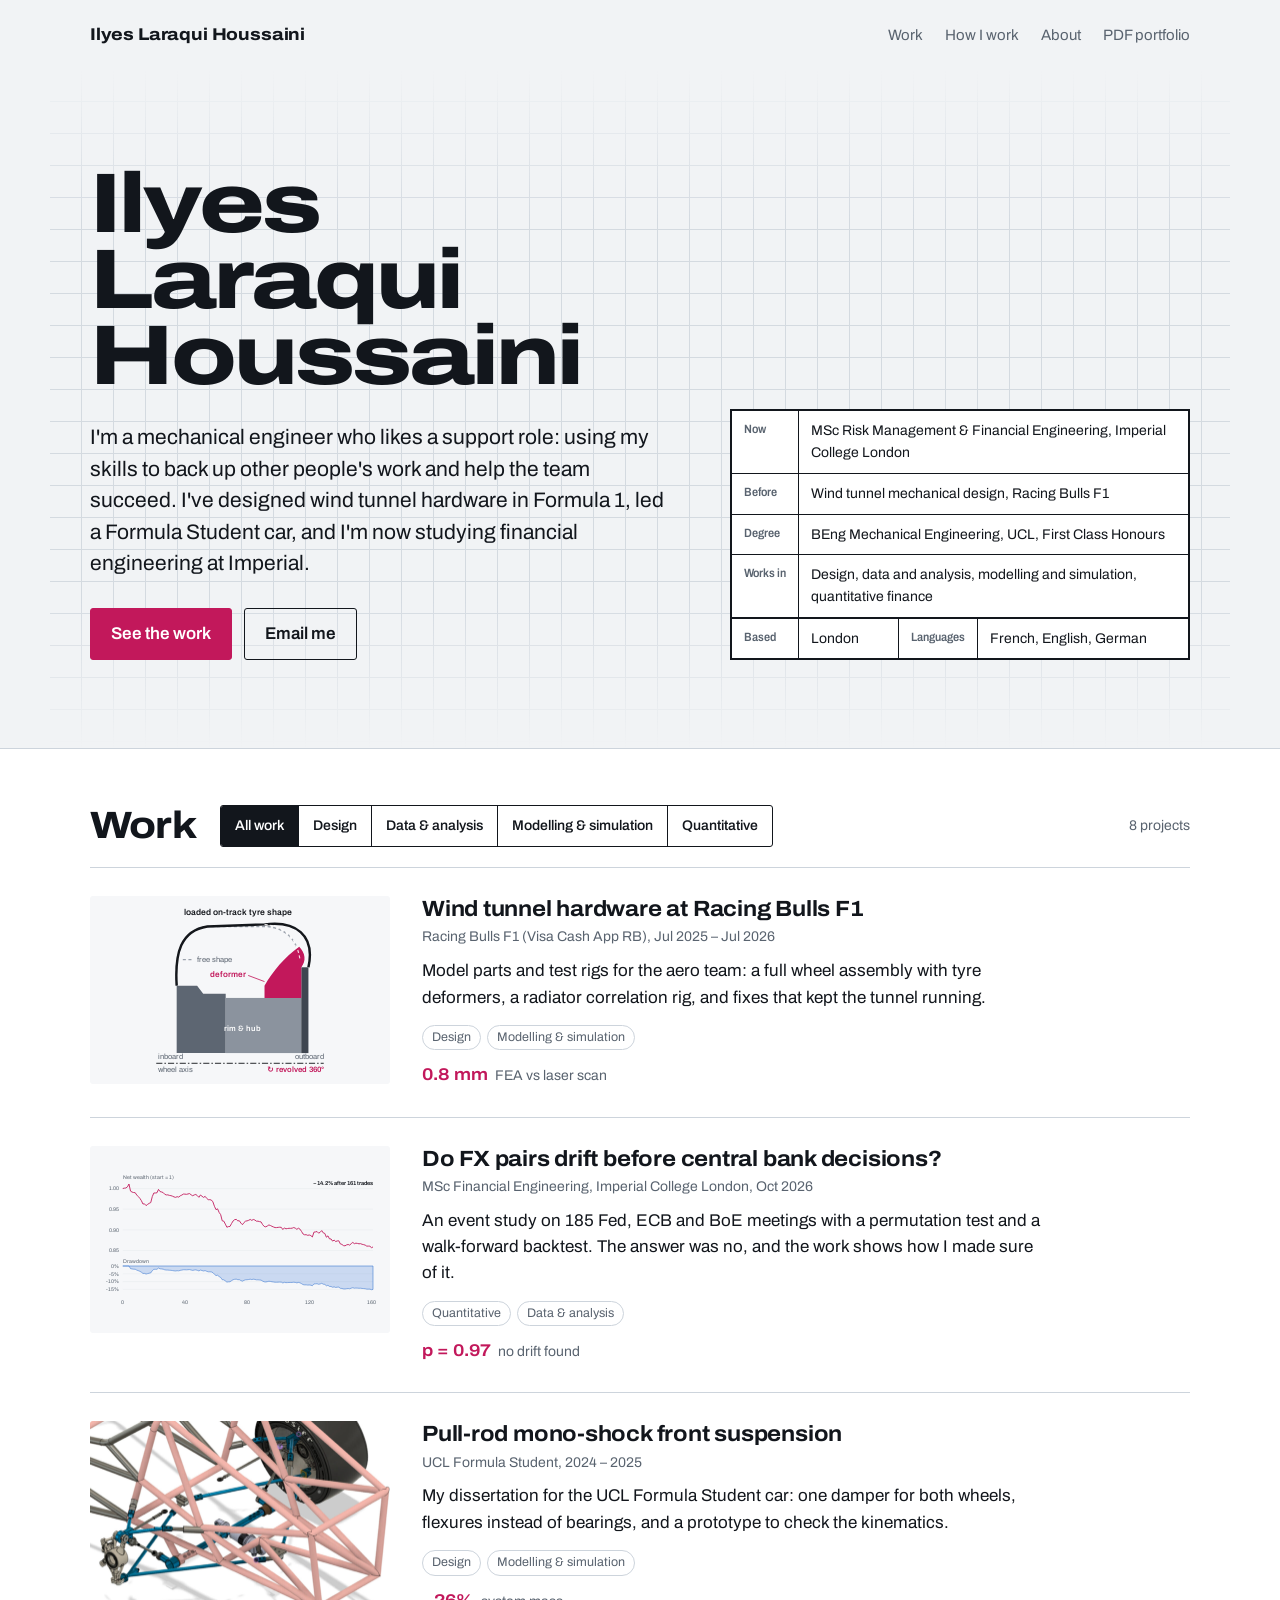
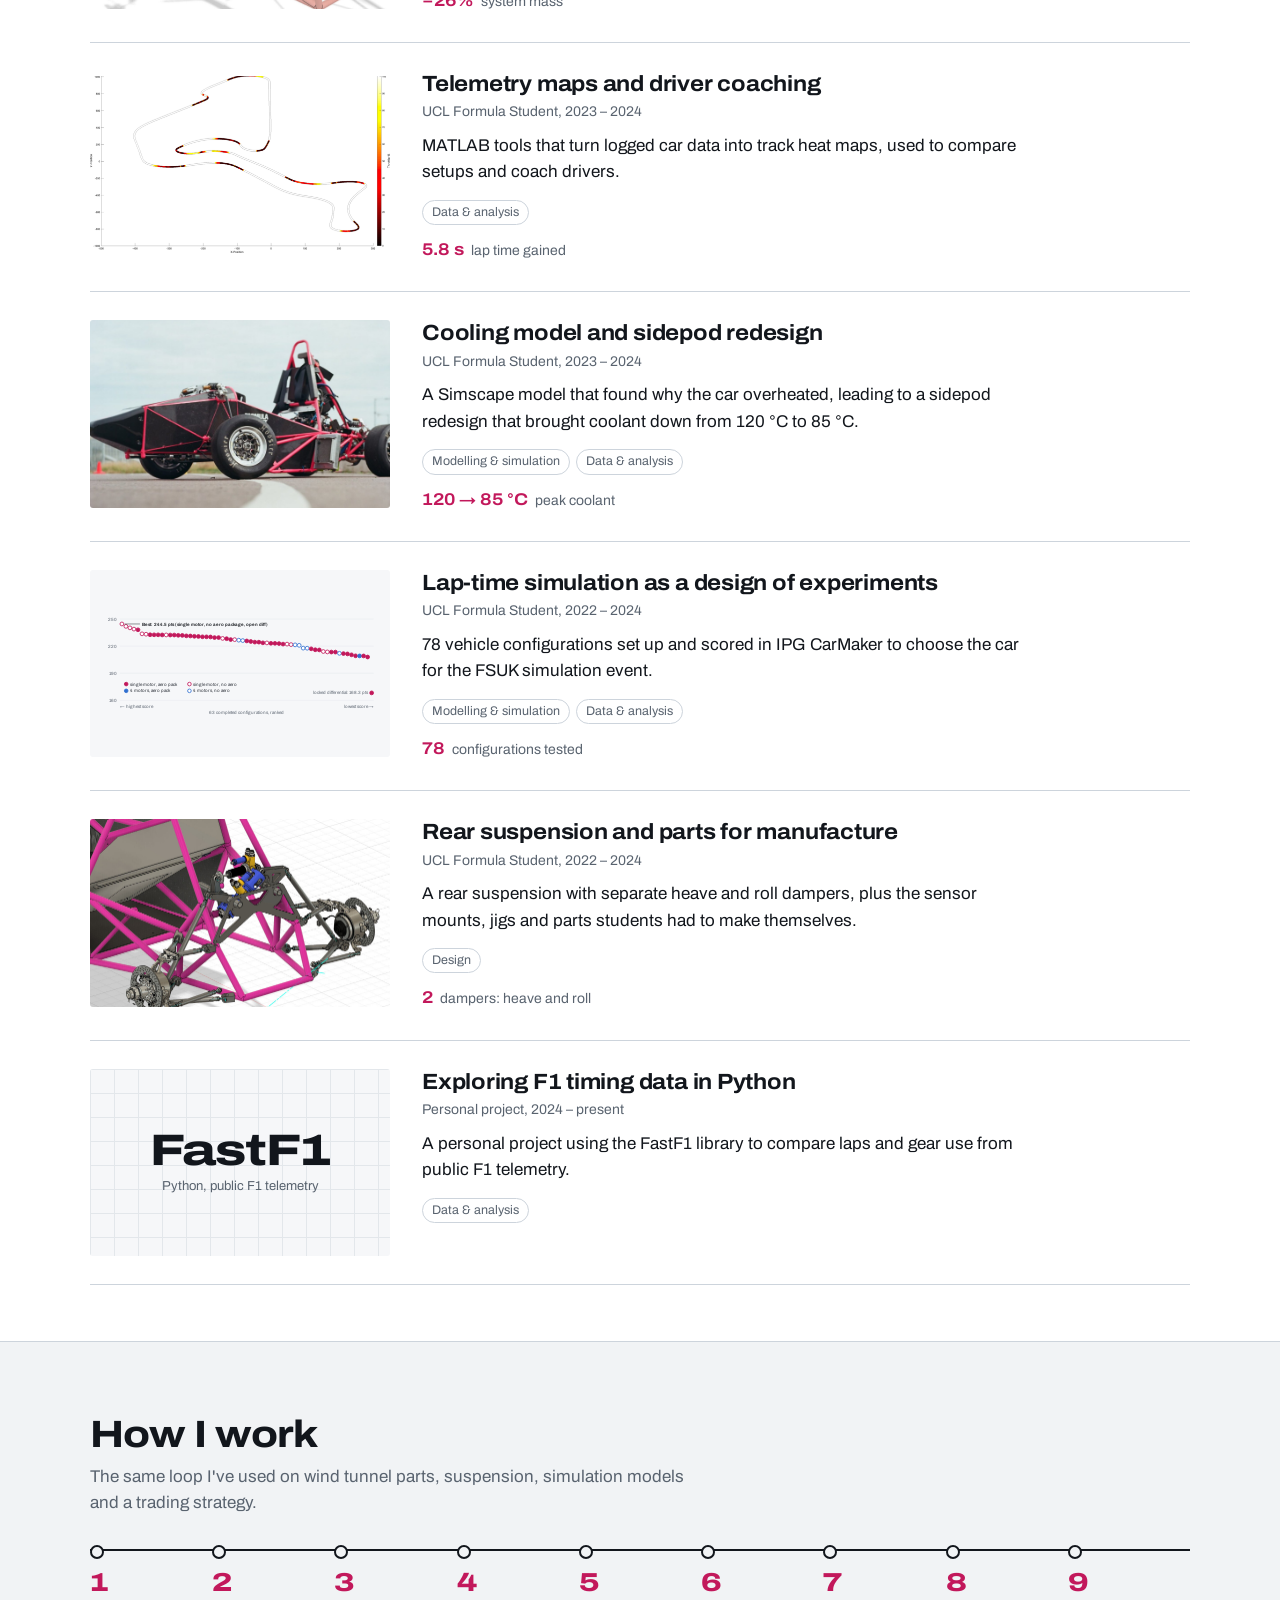
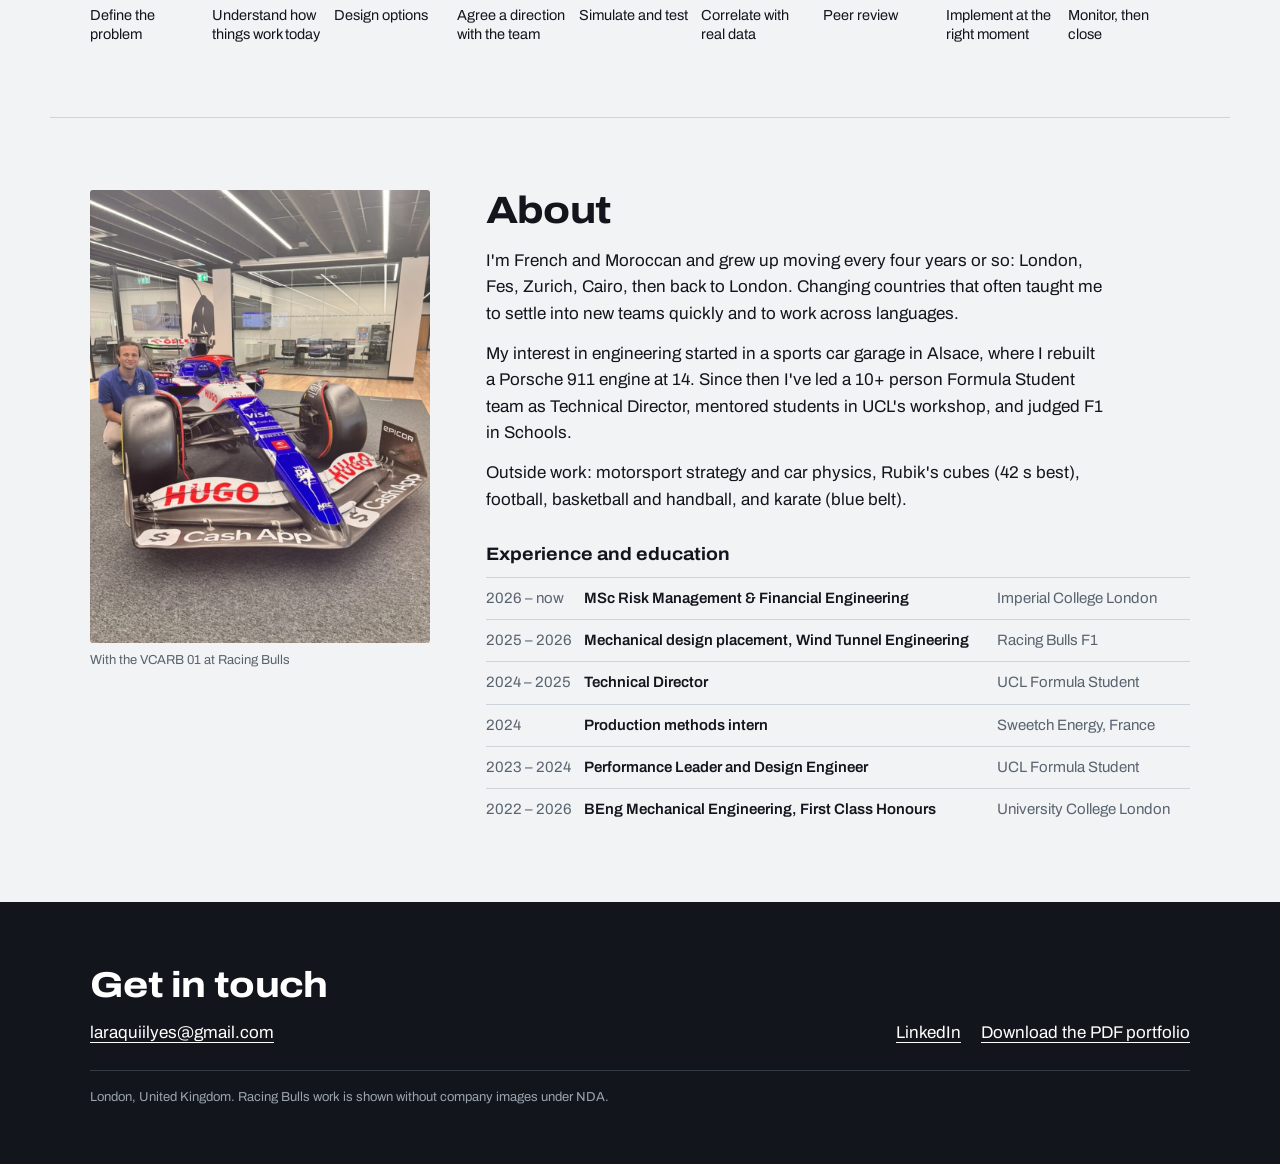
==== commit 9aca9ca6: "Add files via upload" ====
--- a/index.html
+++ b/index.html
@@ -42,7 +42,7 @@
  <div class="workhead">
   <h2 id="work-h">Work</h2>
   <div class="filters" role="group" aria-label="Filter projects by skill"><button type="button" aria-pressed="true" data-filter="all">All work</button><button type="button" aria-pressed="false" data-filter="design">Design</button><button type="button" aria-pressed="false" data-filter="data">Data & analysis</button><button type="button" aria-pressed="false" data-filter="modelling">Modelling & simulation</button><button type="button" aria-pressed="false" data-filter="quant">Quantitative</button></div>
-  <p class="count" aria-live="polite"><span id="count">9</span> projects</p>
+  <p class="count" aria-live="polite"><span id="count">8</span> projects</p>
  </div>
  <ul class="projects">
  <li class="project" data-tags="design modelling">
@@ -261,17 +261,6 @@
    <p class="stat"><b>2</b> dampers: heave and roll</p>
   </div>
  </a>
-</li><li class="project" data-tags="modelling">
- <a href="projects/models-checked-against-tests.html">
-  <div class="thumb text" aria-hidden="true"><span>54.7°</span><small>fracture angle, predicted and seen</small></div>
-  <div class="info">
-   <h3>Models checked against real tests</h3>
-   <p class="where">UCL Mechanical Engineering, 2024 – 2025</p>
-   <p>Coursework where the model only counted once it matched an experiment: nonlinear FEA, control design and vibration.</p>
-   <ul class="tags" aria-label="Skills"><li>Modelling & simulation</li></ul>
-   <p class="stat"><b>54.7°</b> fracture angle, predicted and seen</p>
-  </div>
- </a>
 </li><li class="project" data-tags="data">
  <a href="projects/f1-data-python.html">
   <div class="thumb text" aria-hidden="true"><span>FastF1</span><small>Python, public F1 telemetry</small></div>
